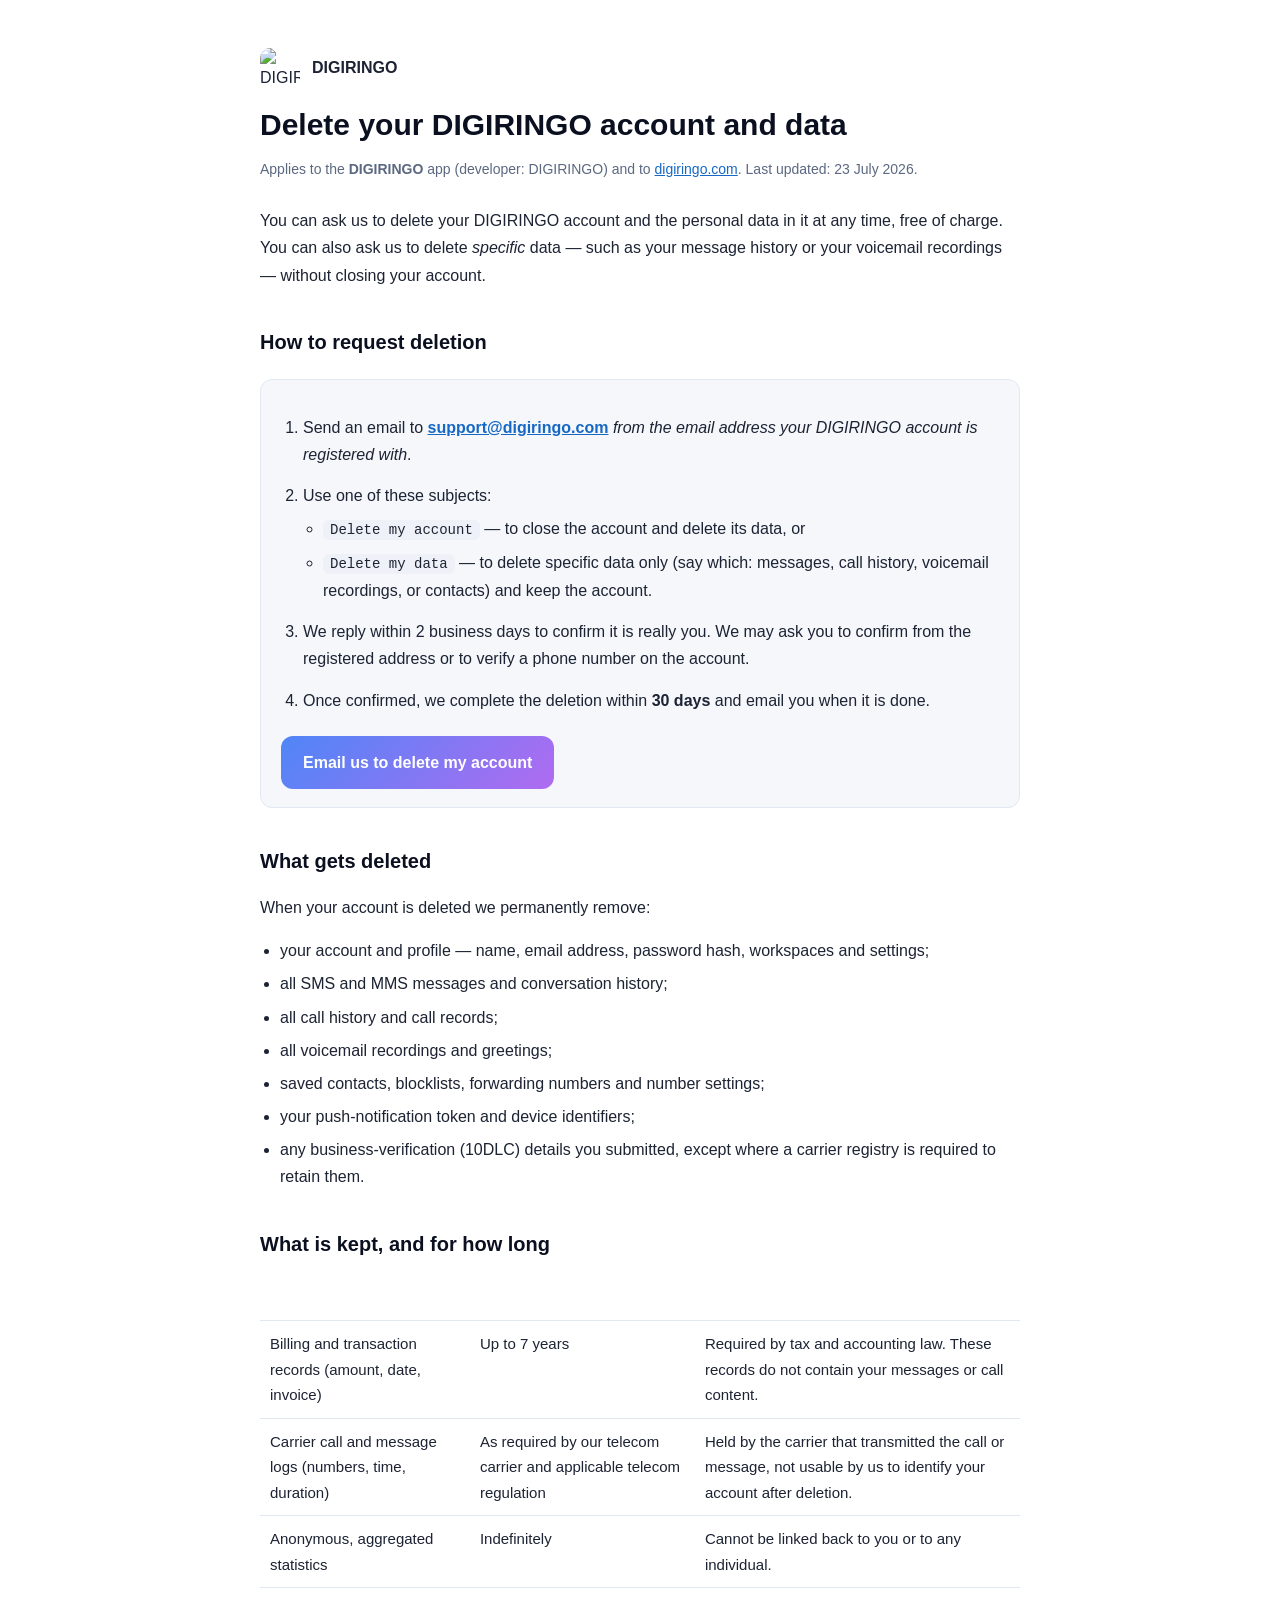
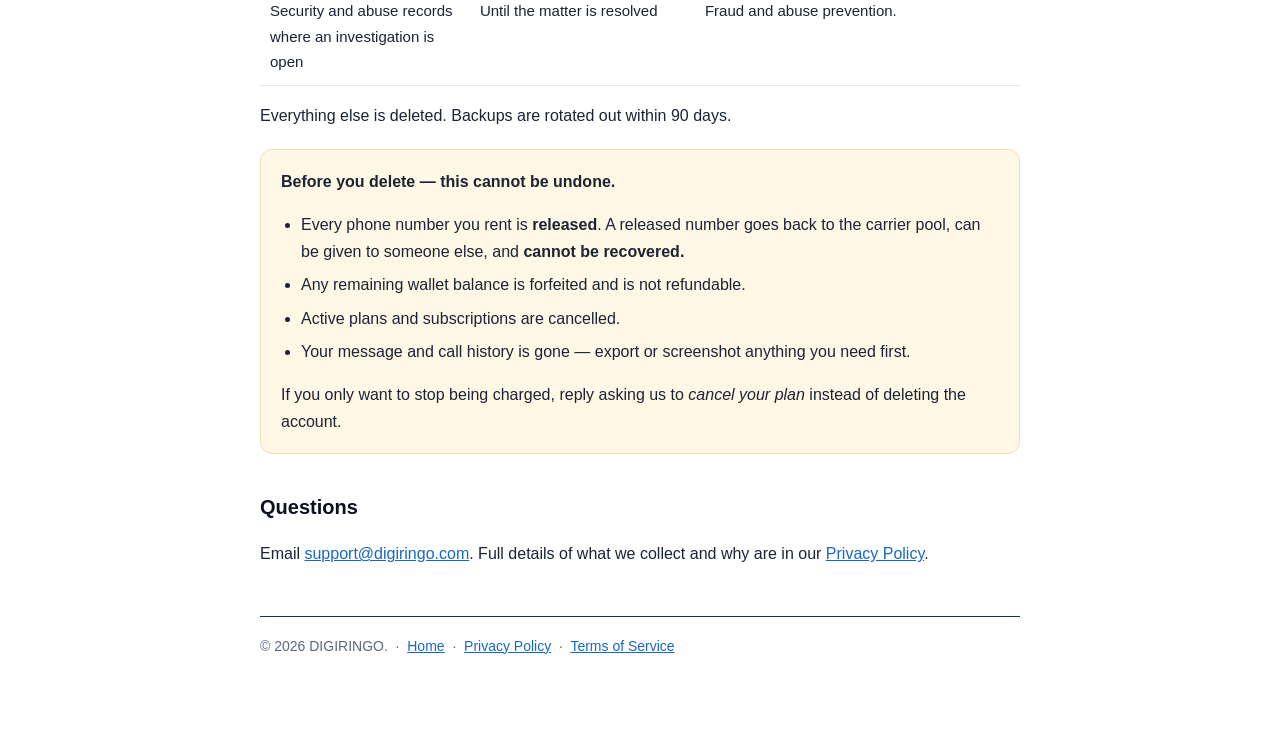
==== public/delete-account.html @ a2a18373 "feat(legal): add /delete-account page for Play's data-deletion requirement Play Console's Data safet" ====
<!doctype html>
<html lang="en">
<head>
<meta charset="utf-8" />
<meta name="viewport" content="width=device-width, initial-scale=1" />
<title>Delete your DIGIRINGO account and data</title>
<meta name="description" content="How to request deletion of your DIGIRINGO account, or of specific data, and what happens to your information." />
<link rel="icon" href="/icons/icon-192.png" />
<style>
  :root { color-scheme: light dark; }
  * { box-sizing: border-box; }
  body {
    margin: 0; padding: 48px 20px 96px;
    font: 16px/1.7 -apple-system, BlinkMacSystemFont, "Segoe UI", Roboto, Helvetica, Arial, sans-serif;
    background: #0b1020; color: #dbe2f0;
  }
  .wrap { max-width: 760px; margin: 0 auto; }
  a { color: #7cc4ff; }
  header { display: flex; align-items: center; gap: 12px; margin-bottom: 8px; }
  header img { width: 40px; height: 40px; border-radius: 10px; }
  h1 { font-size: 30px; line-height: 1.25; margin: 18px 0 6px; color: #fff; }
  h2 { font-size: 20px; margin: 36px 0 10px; color: #fff; }
  .meta { color: #8c9ab4; font-size: 14px; margin-bottom: 26px; }
  ol { padding-left: 22px; }
  ol > li { margin: 14px 0; }
  ul { padding-left: 20px; }
  li { margin: 6px 0; }
  table { width: 100%; border-collapse: collapse; margin: 14px 0; font-size: 15px; }
  th, td { text-align: left; padding: 10px; border-bottom: 1px solid #23304d; vertical-align: top; }
  th { color: #fff; }
  .box { background: #131a30; border: 1px solid #23304d; border-radius: 12px; padding: 18px 20px; margin: 20px 0; }
  .cta { display:inline-block; margin-top:6px; background:linear-gradient(135deg,#4f86f7,#b06bf0);
         color:#fff; text-decoration:none; font-weight:700; padding:13px 22px; border-radius:12px; }
  .warn { border-color:#5a3a1a; background:#1e1608; }
  code { background:rgba(255,255,255,.08); padding:2px 7px; border-radius:6px; font-size:14px; }
  footer { margin-top: 48px; padding-top: 18px; border-top: 1px solid #23304d; color: #8c9ab4; font-size: 14px; }
  @media (prefers-color-scheme: light) {
    body { background:#fff; color:#1c2333; }
    h1,h2 { color:#0b1020; }
    .meta, footer { color:#5b6880; }
    .box { background:#f5f7fb; border-color:#e2e8f2; }
    .warn { background:#fff8e6; border-color:#f0dfb0; }
    th, td { border-color:#e2e8f2; }
    a { color:#1668c4; }
    code { background:#eef1f7; }
  }
</style>
</head>
<body>
<div class="wrap">

  <header>
    <img src="/icons/icon-192.png" alt="DIGIRINGO" />
    <strong>DIGIRINGO</strong>
  </header>

  <h1>Delete your DIGIRINGO account and data</h1>
  <p class="meta">Applies to the <strong>DIGIRINGO</strong> app (developer: DIGIRINGO) and
  to <a href="https://digiringo.com">digiringo.com</a>. Last updated: 23 July 2026.</p>

  <p>You can ask us to delete your DIGIRINGO account and the personal data in it at any
  time, free of charge. You can also ask us to delete <em>specific</em> data — such as your
  message history or your voicemail recordings — without closing your account.</p>

  <h2>How to request deletion</h2>

  <div class="box">
    <ol>
      <li>Send an email to <strong><a href="mailto:support@digiringo.com">support@digiringo.com</a></strong>
          <em>from the email address your DIGIRINGO account is registered with</em>.</li>
      <li>Use one of these subjects:
        <ul>
          <li><code>Delete my account</code> — to close the account and delete its data, or</li>
          <li><code>Delete my data</code> — to delete specific data only (say which: messages, call history, voicemail recordings, or contacts) and keep the account.</li>
        </ul>
      </li>
      <li>We reply within 2 business days to confirm it is really you. We may ask you to
          confirm from the registered address or to verify a phone number on the account.</li>
      <li>Once confirmed, we complete the deletion within <strong>30 days</strong> and email
          you when it is done.</li>
    </ol>
    <a class="cta" href="mailto:support@digiringo.com?subject=Delete%20my%20account">Email us to delete my account</a>
  </div>

  <h2>What gets deleted</h2>
  <p>When your account is deleted we permanently remove:</p>
  <ul>
    <li>your account and profile — name, email address, password hash, workspaces and settings;</li>
    <li>all SMS and MMS messages and conversation history;</li>
    <li>all call history and call records;</li>
    <li>all voicemail recordings and greetings;</li>
    <li>saved contacts, blocklists, forwarding numbers and number settings;</li>
    <li>your push-notification token and device identifiers;</li>
    <li>any business-verification (10DLC) details you submitted, except where a carrier
        registry is required to retain them.</li>
  </ul>

  <h2>What is kept, and for how long</h2>
  <table>
    <tr><th>Data</th><th>Kept for</th><th>Why</th></tr>
    <tr>
      <td>Billing and transaction records (amount, date, invoice)</td>
      <td>Up to 7 years</td>
      <td>Required by tax and accounting law. These records do not contain your messages or call content.</td>
    </tr>
    <tr>
      <td>Carrier call and message logs (numbers, time, duration)</td>
      <td>As required by our telecom carrier and applicable telecom regulation</td>
      <td>Held by the carrier that transmitted the call or message, not usable by us to identify your account after deletion.</td>
    </tr>
    <tr>
      <td>Anonymous, aggregated statistics</td>
      <td>Indefinitely</td>
      <td>Cannot be linked back to you or to any individual.</td>
    </tr>
    <tr>
      <td>Security and abuse records where an investigation is open</td>
      <td>Until the matter is resolved</td>
      <td>Fraud and abuse prevention.</td>
    </tr>
  </table>
  <p>Everything else is deleted. Backups are rotated out within 90 days.</p>

  <div class="box warn">
    <strong>Before you delete — this cannot be undone.</strong>
    <ul>
      <li>Every phone number you rent is <strong>released</strong>. A released number goes back
          to the carrier pool, can be given to someone else, and <strong>cannot be recovered.</strong></li>
      <li>Any remaining wallet balance is forfeited and is not refundable.</li>
      <li>Active plans and subscriptions are cancelled.</li>
      <li>Your message and call history is gone — export or screenshot anything you need first.</li>
    </ul>
    If you only want to stop being charged, reply asking us to <em>cancel your plan</em>
    instead of deleting the account.
  </div>

  <h2>Questions</h2>
  <p>Email <a href="mailto:support@digiringo.com">support@digiringo.com</a>. Full details of
  what we collect and why are in our <a href="/privacy">Privacy Policy</a>.</p>

  <footer>
    © 2026 DIGIRINGO. &nbsp;·&nbsp; <a href="/">Home</a> &nbsp;·&nbsp;
    <a href="/privacy">Privacy Policy</a> &nbsp;·&nbsp; <a href="/terms">Terms of Service</a>
  </footer>

</div>
</body>
</html>
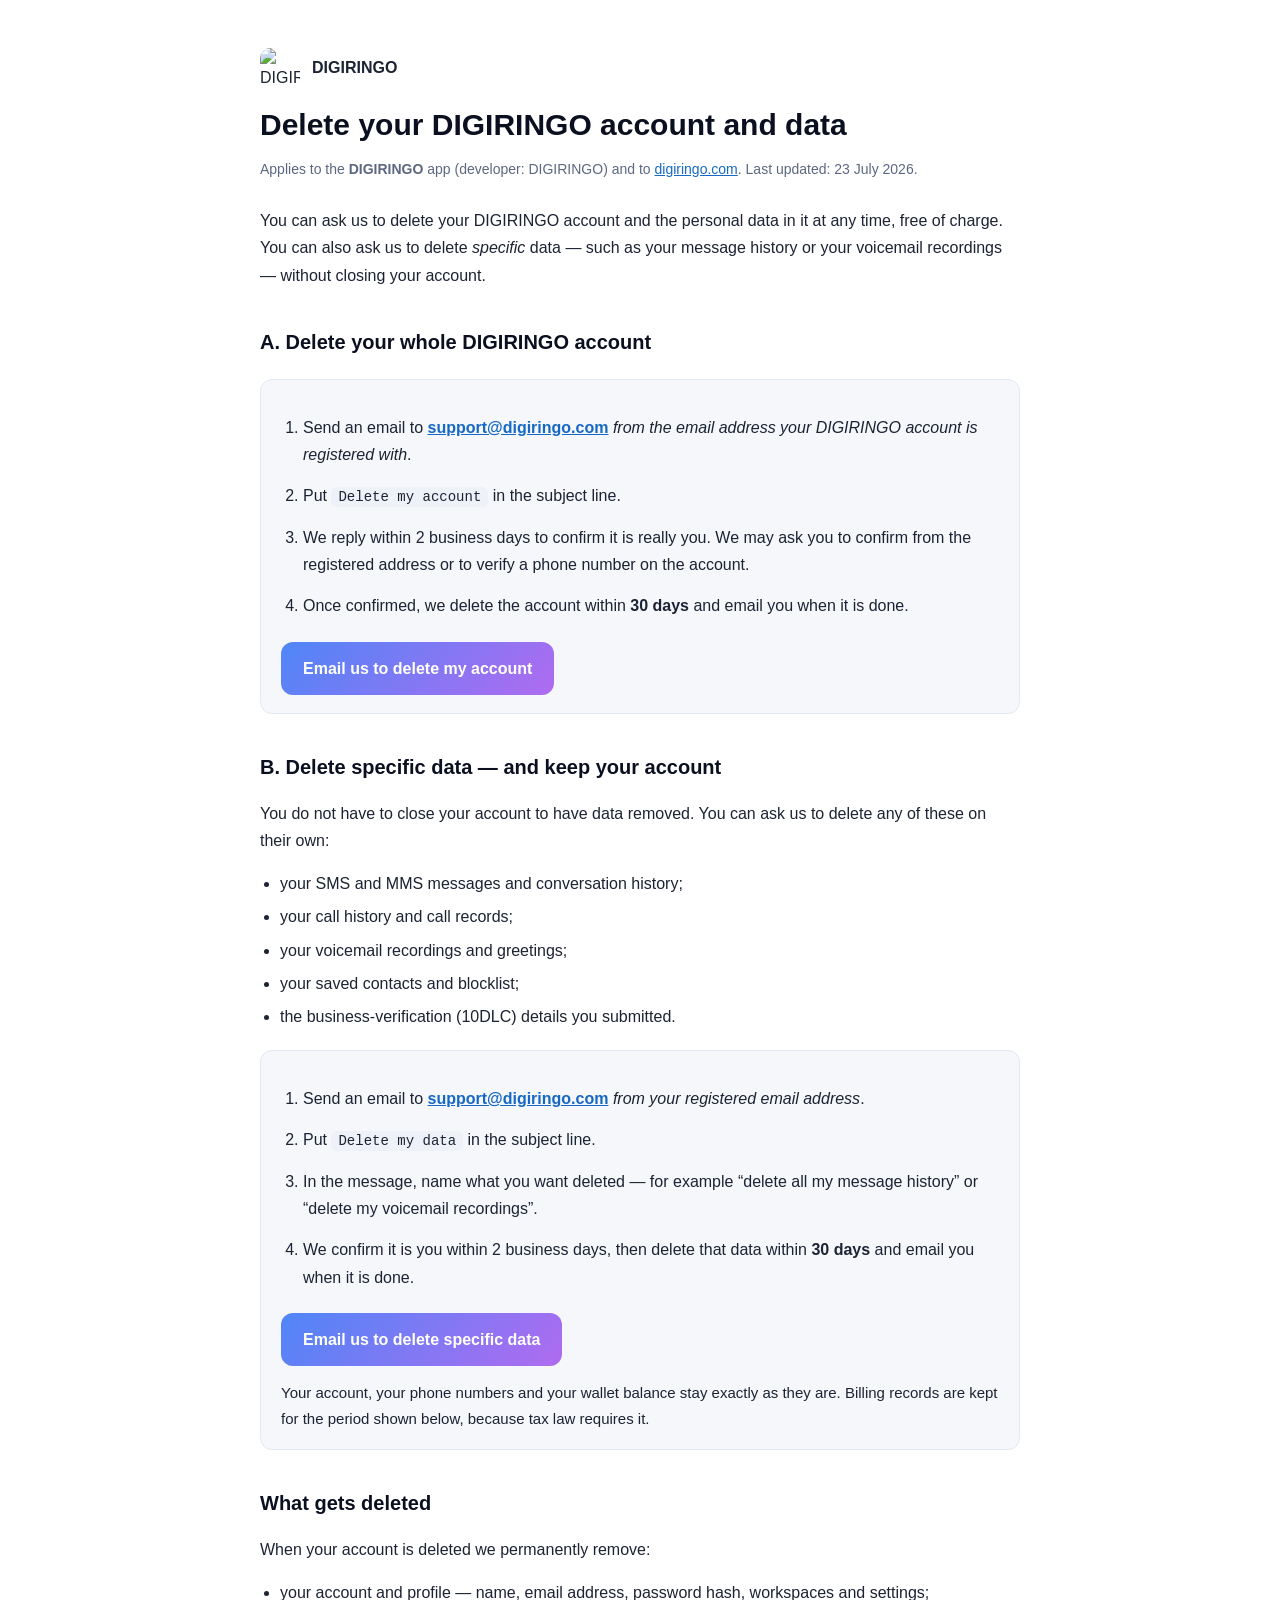
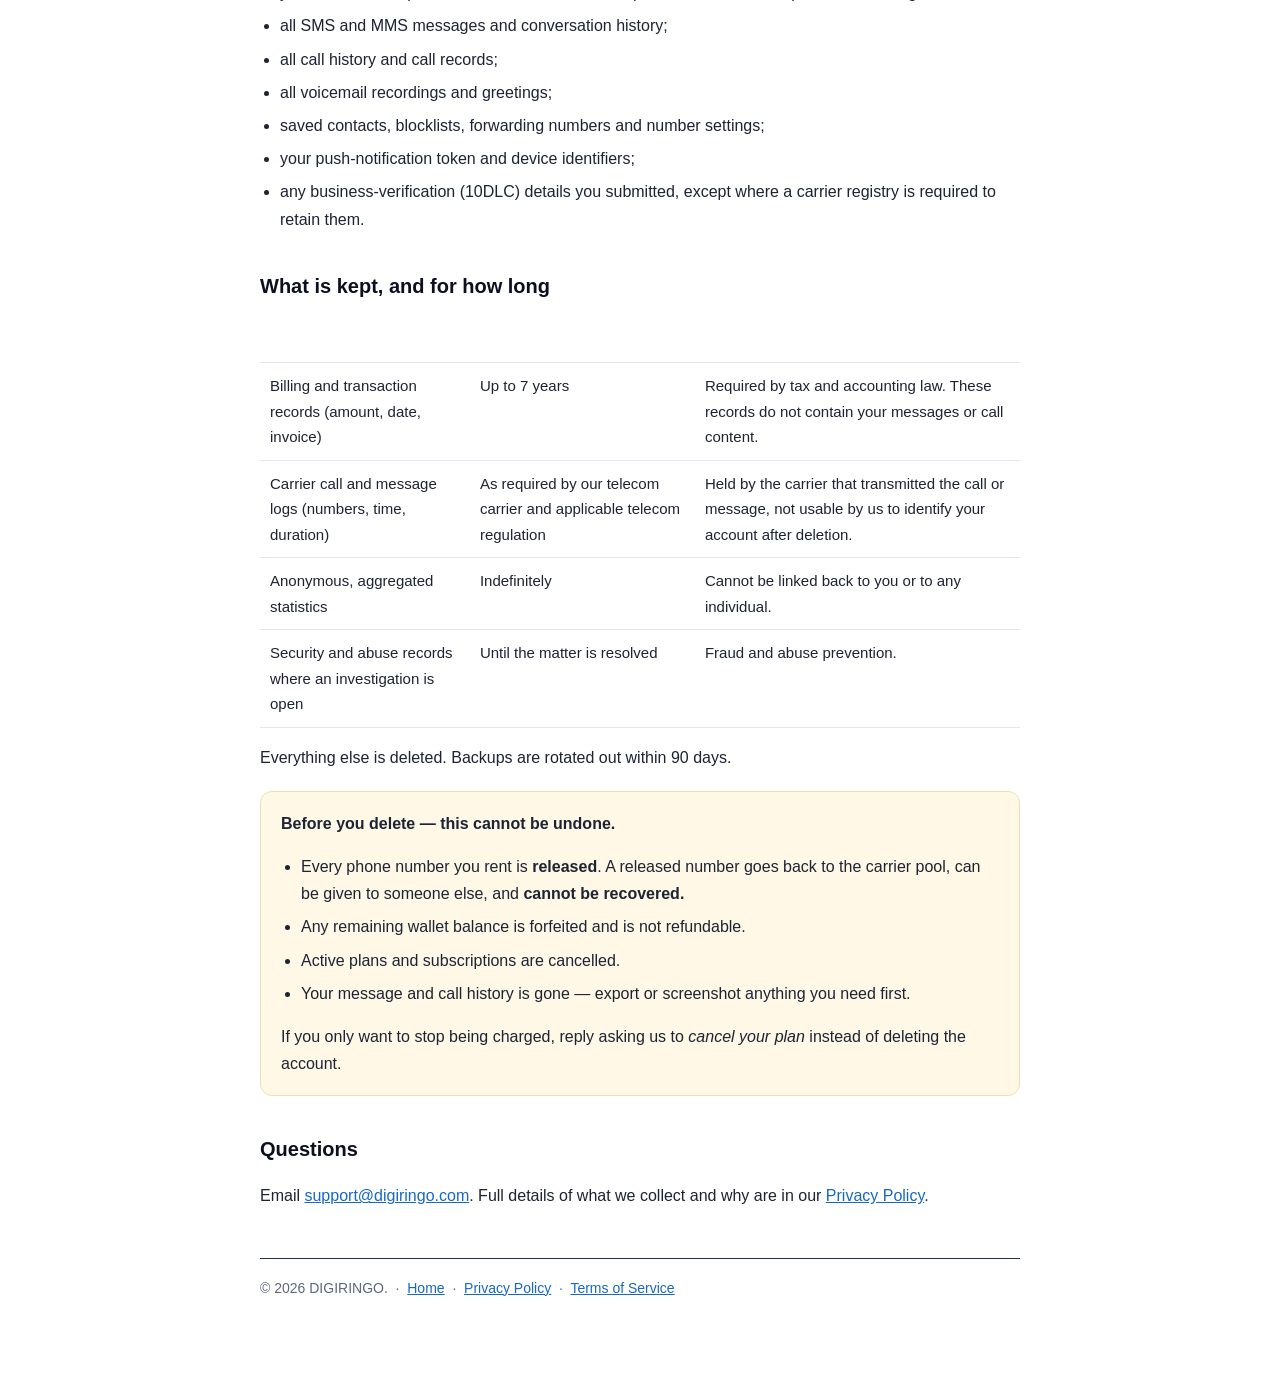
==== commit 3d9610cd: "feat(legal): split /delete-account into account deletion vs data-only deletion Play's Data safety fo" ====
--- a/public/delete-account.html
+++ b/public/delete-account.html
@@ -62,24 +62,47 @@
   time, free of charge. You can also ask us to delete <em>specific</em> data — such as your
   message history or your voicemail recordings — without closing your account.</p>
 
-  <h2>How to request deletion</h2>
+  <h2 id="delete-account">A. Delete your whole DIGIRINGO account</h2>
 
   <div class="box">
     <ol>
       <li>Send an email to <strong><a href="mailto:support@digiringo.com">support@digiringo.com</a></strong>
           <em>from the email address your DIGIRINGO account is registered with</em>.</li>
-      <li>Use one of these subjects:
-        <ul>
-          <li><code>Delete my account</code> — to close the account and delete its data, or</li>
-          <li><code>Delete my data</code> — to delete specific data only (say which: messages, call history, voicemail recordings, or contacts) and keep the account.</li>
-        </ul>
-      </li>
+      <li>Put <code>Delete my account</code> in the subject line.</li>
       <li>We reply within 2 business days to confirm it is really you. We may ask you to
           confirm from the registered address or to verify a phone number on the account.</li>
-      <li>Once confirmed, we complete the deletion within <strong>30 days</strong> and email
-          you when it is done.</li>
+      <li>Once confirmed, we delete the account within <strong>30 days</strong> and email you
+          when it is done.</li>
     </ol>
     <a class="cta" href="mailto:support@digiringo.com?subject=Delete%20my%20account">Email us to delete my account</a>
+  </div>
+
+  <h2 id="delete-data">B. Delete specific data — and keep your account</h2>
+
+  <p>You do not have to close your account to have data removed. You can ask us to delete
+  any of these on their own:</p>
+  <ul>
+    <li>your SMS and MMS messages and conversation history;</li>
+    <li>your call history and call records;</li>
+    <li>your voicemail recordings and greetings;</li>
+    <li>your saved contacts and blocklist;</li>
+    <li>the business-verification (10DLC) details you submitted.</li>
+  </ul>
+
+  <div class="box">
+    <ol>
+      <li>Send an email to <strong><a href="mailto:support@digiringo.com">support@digiringo.com</a></strong>
+          <em>from your registered email address</em>.</li>
+      <li>Put <code>Delete my data</code> in the subject line.</li>
+      <li>In the message, name what you want deleted — for example “delete all my message
+          history” or “delete my voicemail recordings”.</li>
+      <li>We confirm it is you within 2 business days, then delete that data within
+          <strong>30 days</strong> and email you when it is done.</li>
+    </ol>
+    <a class="cta" href="mailto:support@digiringo.com?subject=Delete%20my%20data&body=Please%20delete%20the%20following%20data%20from%20my%20DIGIRINGO%20account%3A%0A%0A-%20">Email us to delete specific data</a>
+    <p style="margin:14px 0 0;font-size:15px;">
+      Your account, your phone numbers and your wallet balance stay exactly as they are.
+      Billing records are kept for the period shown below, because tax law requires it.</p>
   </div>
 
   <h2>What gets deleted</h2>
